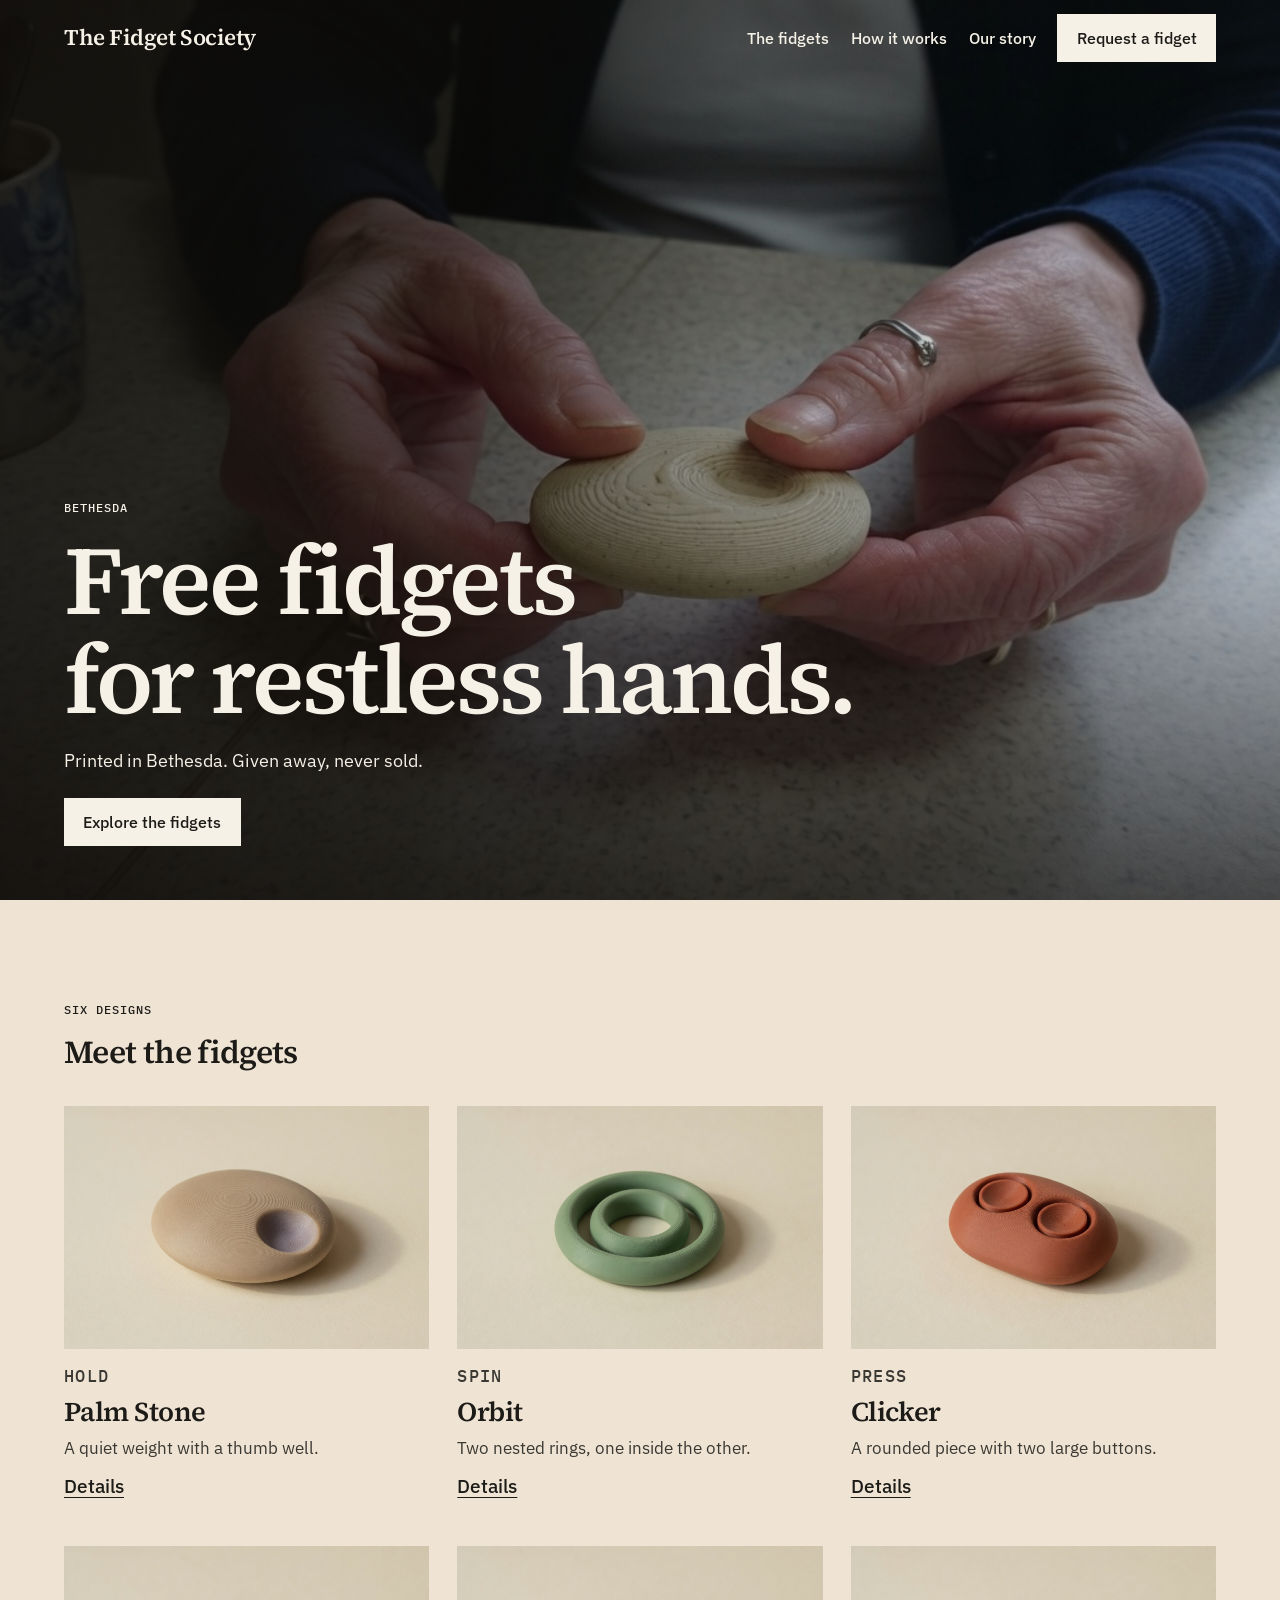
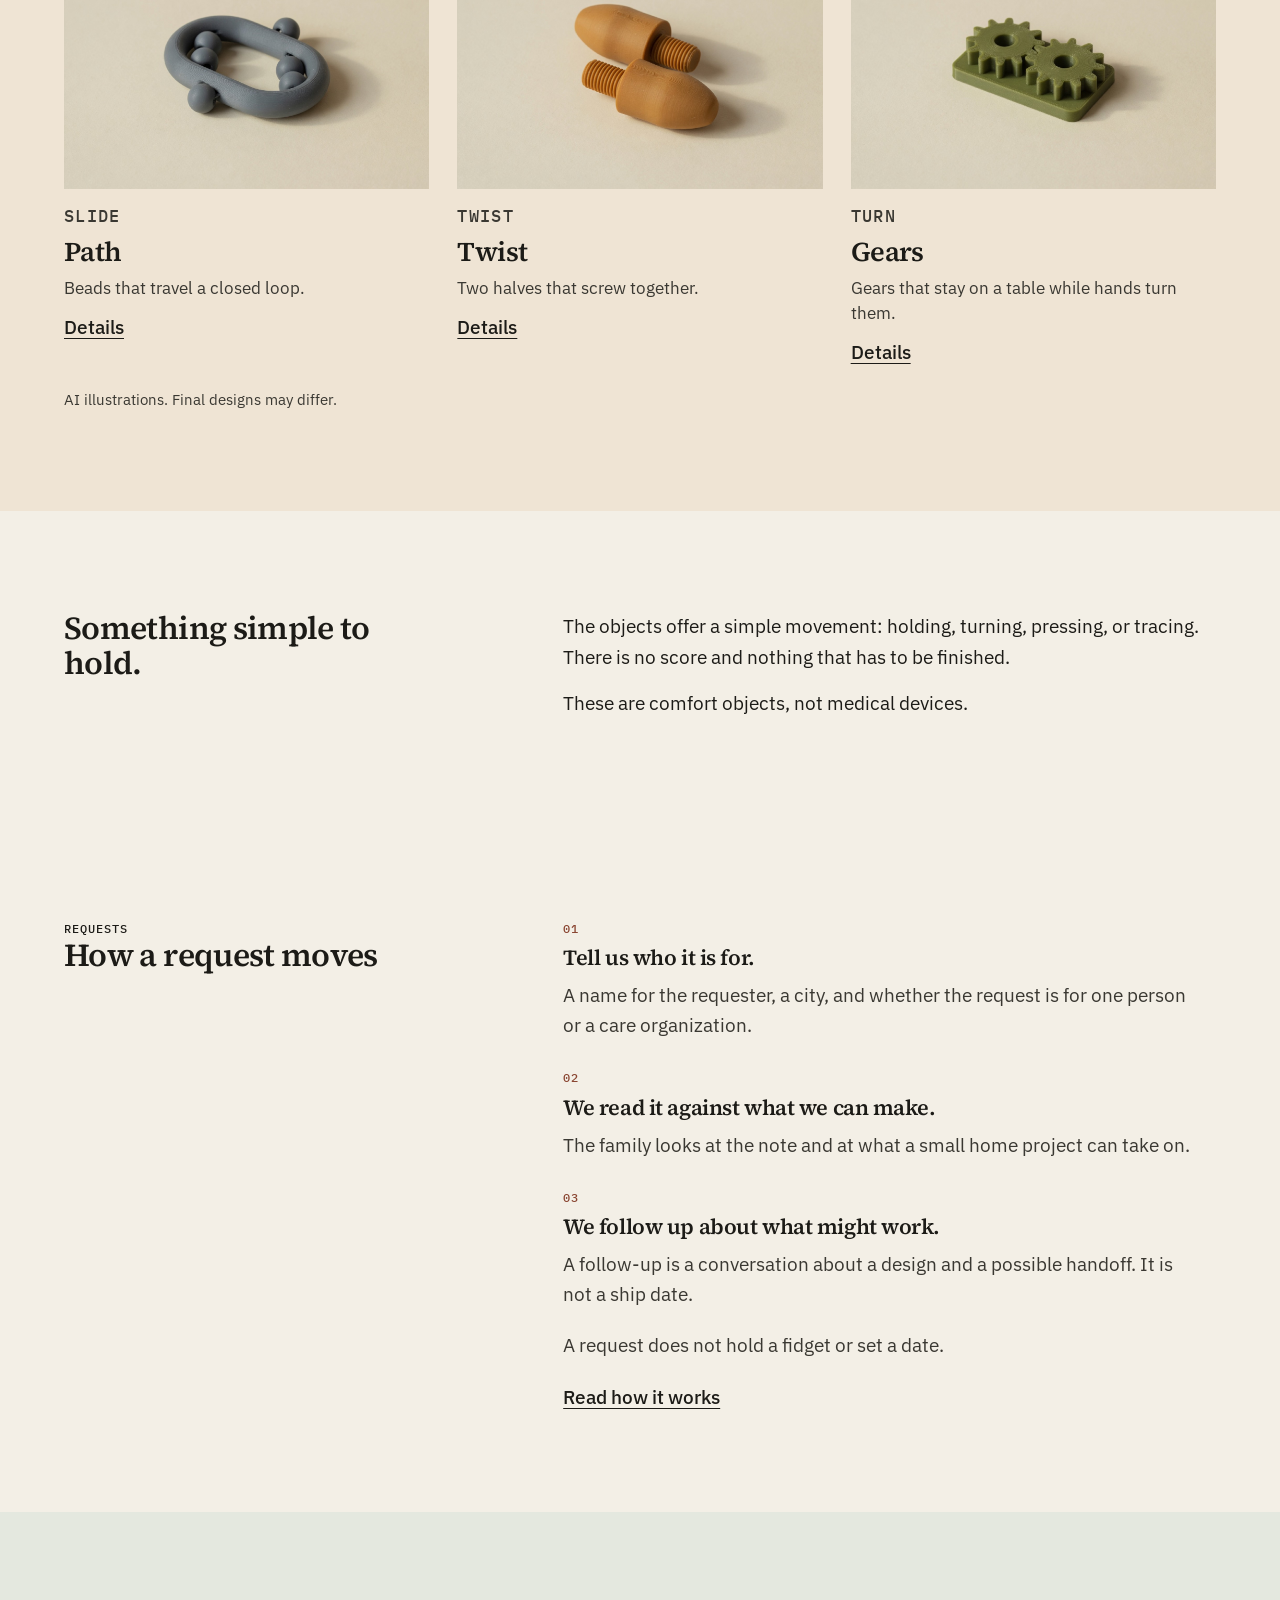
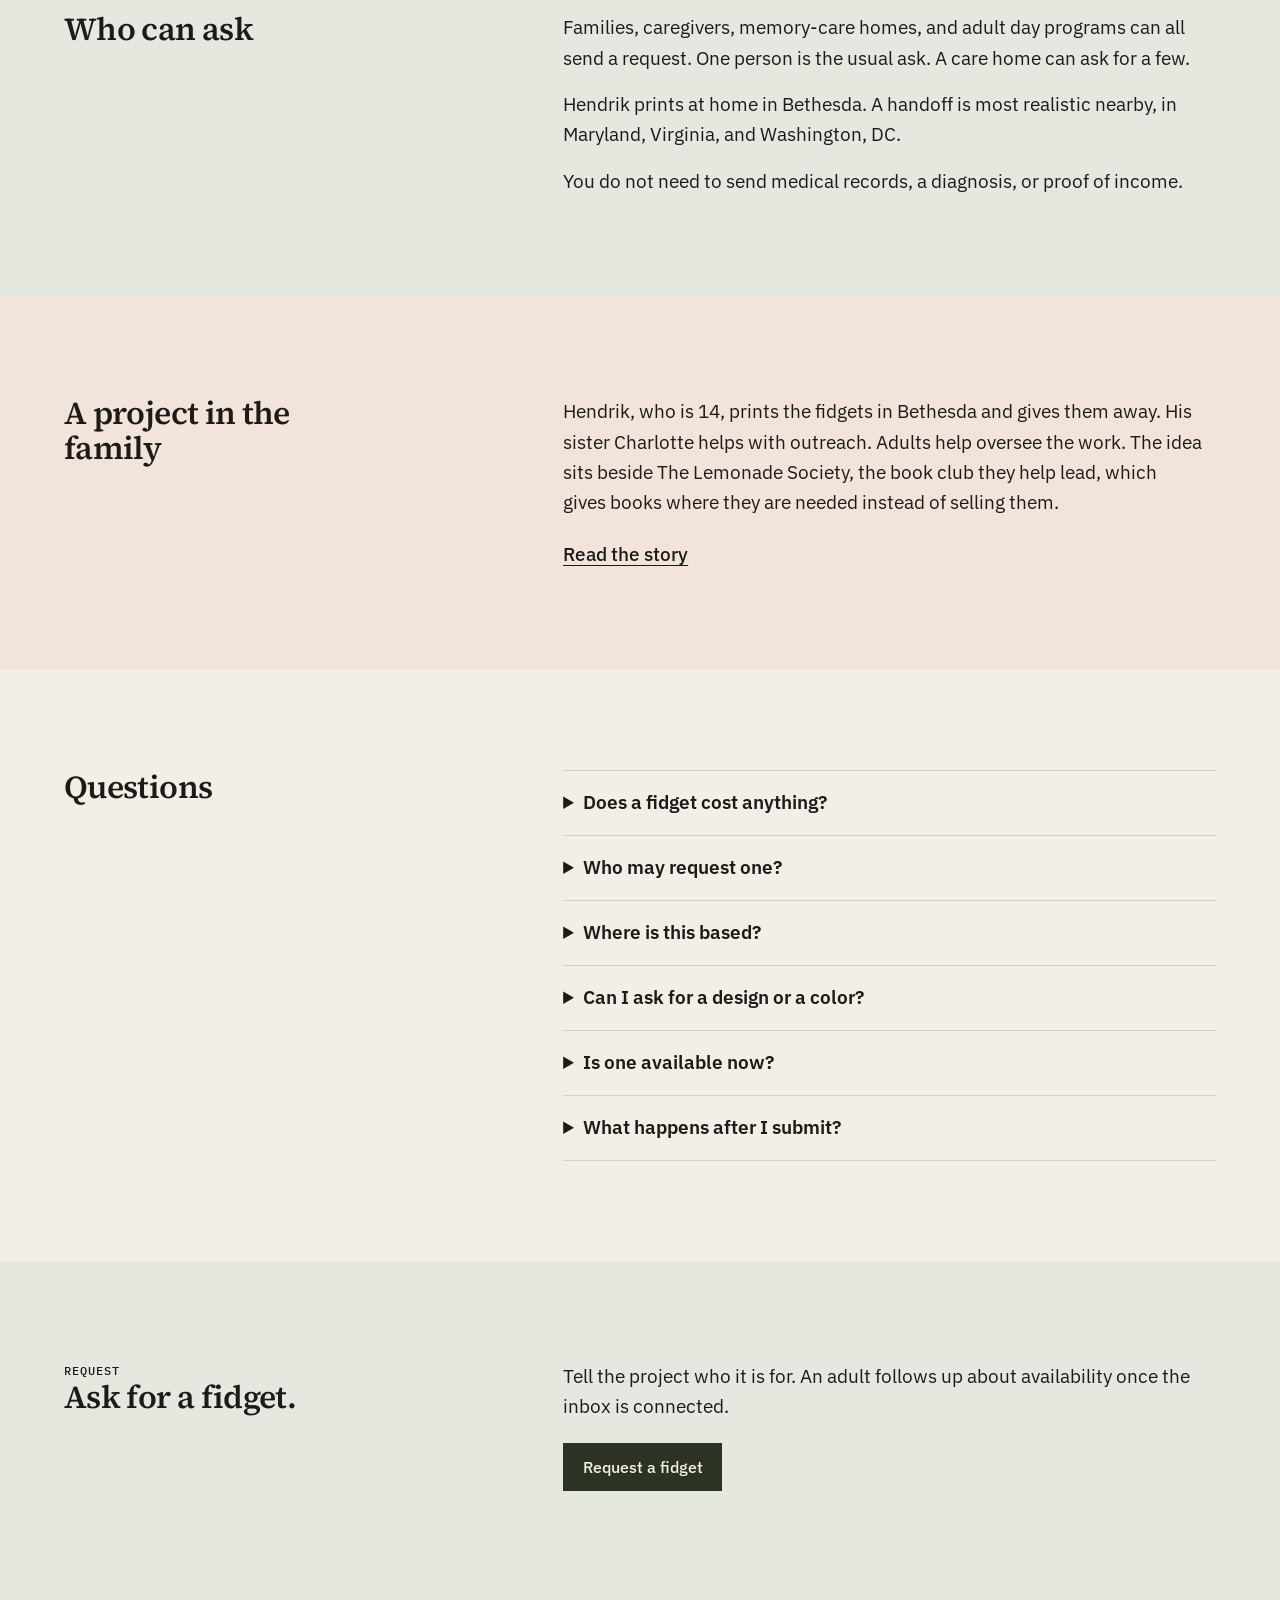
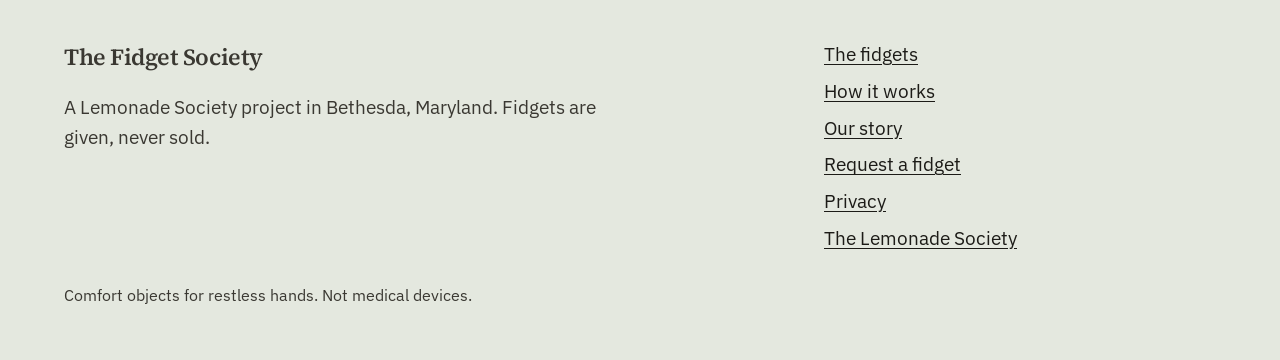
==== index.html @ 6de32a68 "Publish The Fidget Society site. Full-screen heroes, the request form, and the six designs. The form" ====
<!DOCTYPE html>
<html lang="en">
<head>
  <meta charset="utf-8">
  <meta name="viewport" content="width=device-width, initial-scale=1">
  <title>The Fidget Society</title>
  <meta name="description" content="Hendrik in Bethesda makes 3D-printed fidgets for people living with dementia and the people who care for them. Given away, never sold.">
  <meta name="theme-color" content="#1a1612">
  <link rel="icon" href="favicon.svg" type="image/svg+xml">
  <link rel="stylesheet" href="css/site.css?v=19">
</head>
<body>
  <a class="skip" href="#content">Skip to content</a>
  <header class="site-header">
    <div class="wrap header-inner">
      <a class="brand" href="index.html">The Fidget Society</a>
      <button class="menu-toggle" type="button" aria-expanded="false" aria-controls="site-nav">Menu</button>
      <nav class="site-nav" id="site-nav" aria-label="Primary">
        <a href="fidgets.html">The fidgets</a>
        <a href="how.html">How it works</a>
        <a href="about.html">Our story</a>
        <a class="btn" href="request.html">Request a fidget</a>
      </nav>
    </div>
  </header>

  <main id="content" tabindex="-1">
    <section class="hero-screen" style="--hero-x:52%;--hero-y:42%;--hero-x-phone:50%;--hero-y-phone:38%" aria-labelledby="hero-title">
      <img class="hero-media" src="images/hands.jpg" width="1280" height="720" alt="Hands holding a sand-colored palm stone on a speckled counter." fetchpriority="high">
      <div class="hero-shade" aria-hidden="true"></div>
      <div class="hero-copy">
        <div class="wrap">
          <p class="eyebrow">Bethesda</p>
          <h1 id="hero-title">Free fidgets<br>for restless hands.</h1>
          <p class="hero-support">Printed in Bethesda. Given away, never sold.</p>
          <a class="btn" href="#the-fidgets">Explore the fidgets</a>
        </div>
      </div>
    </section>

    <section class="section sand-ground" id="the-fidgets" aria-labelledby="fidgets-title">
      <div class="wrap">
        <div class="section-head">
          <p class="kicker">Six designs</p>
          <h2 id="fidgets-title">Meet the fidgets</h2>
        </div>
        <div class="card-grid" data-fidget-grid></div>
        <noscript>
          <ul class="plain-list">
            <li>Palm Stone — Hold. A quiet weight with a thumb well.</li>
            <li>Orbit — Spin. Two nested rings.</li>
            <li>Clicker — Press. Two large buttons.</li>
            <li>Path — Slide. Beads on a closed loop.</li>
            <li>Twist — Twist. Two halves that screw together.</li>
            <li>Gears — Turn. Gears that stay on a table.</li>
          </ul>
        </noscript>
        <p class="figure-note">AI illustrations. Final designs may differ.</p>
      </div>
    </section>

    <section class="section" aria-labelledby="intro-title">
      <div class="wrap split">
        <h2 id="intro-title">Something simple to hold.</h2>
        <div class="prose">
          <p>The objects offer a simple movement: holding, turning, pressing, or tracing. There is no score and nothing that has to be finished.</p>
          <p>These are comfort objects, not medical devices.</p>
        </div>
      </div>
    </section>

    <section class="section" id="how-requests-work" aria-labelledby="steps-title">
      <div class="wrap split">
        <div>
          <p class="kicker">Requests</p>
          <h2 id="steps-title">How a request moves</h2>
        </div>
        <div>
          <ol class="steps">
            <li>
              <h3>Tell us who it is for.</h3>
              <p>A name for the requester, a city, and whether the request is for one person or a care organization.</p>
            </li>
            <li>
              <h3>We read it against what we can make.</h3>
              <p>The family looks at the note and at what a small home project can take on.</p>
            </li>
            <li>
              <h3>We follow up about what might work.</h3>
              <p>A follow-up is a conversation about a design and a possible handoff. It is not a ship date.</p>
            </li>
          </ol>
          <p class="callout">A request does not hold a fidget or set a date.</p>
          <p class="inline-links"><a class="text-link" href="how.html">Read how it works</a></p>
        </div>
      </div>
    </section>

    <section class="section sage-ground" id="who-can-ask" aria-labelledby="who-title">
      <div class="wrap split">
        <h2 id="who-title">Who can ask</h2>
        <div class="prose">
          <p>Families, caregivers, memory-care homes, and adult day programs can all send a request. One person is the usual ask. A care home can ask for a few.</p>
          <p>Hendrik prints at home in Bethesda. A handoff is most realistic nearby, in Maryland, Virginia, and Washington, DC.</p>
          <p>You do not need to send medical records, a diagnosis, or proof of income.</p>
        </div>
      </div>
    </section>

    <section class="section clay-ground" id="founder" aria-labelledby="founder-title">
      <div class="wrap split">
        <h2 id="founder-title">A project in the family</h2>
        <div class="prose">
          <p>Hendrik, who is 14, prints the fidgets in Bethesda and gives them away. His sister Charlotte helps with outreach. Adults help oversee the work. The idea sits beside The Lemonade Society, the book club they help lead, which gives books where they are needed instead of selling them.</p>
          <p class="inline-links"><a class="text-link" href="about.html">Read the story</a></p>
        </div>
      </div>
    </section>

    <section class="section" id="questions" aria-labelledby="faq-title">
      <div class="wrap split">
        <h2 id="faq-title">Questions</h2>
        <div class="faq">
          <details>
            <summary>Does a fidget cost anything?</summary>
            <p>No. Fidgets are given away. There is nothing to buy on this site.</p>
          </details>
          <details>
            <summary>Who may request one?</summary>
            <p>A family member, a caregiver, a memory-care home, or an adult day program. Medical records and proof of income are not part of the request.</p>
          </details>
          <details>
            <summary>Where is this based?</summary>
            <p>Hendrik makes the fidgets at home in Bethesda, Maryland. A handoff is most realistic in Bethesda and nearby Maryland, Virginia, and Washington, DC.</p>
          </details>
          <details>
            <summary>Can I ask for a design or a color?</summary>
            <p>Yes. You can name a preference or ask for help choosing. What is possible depends on the designs and filament on hand. Not every design will suit every person.</p>
          </details>
          <details>
            <summary>Is one available now?</summary>
            <p>This is a small project. Sending a request does not hold a fidget or set a date.</p>
          </details>
          <details>
            <summary>What happens after I submit?</summary>
            <p>When the form is connected to the project’s inbox, an adult follows up about availability. No response time is promised. Until that inbox is connected, the form says plainly that the request was not sent.</p>
          </details>
        </div>
      </div>
    </section>

    <section class="section sage-ground" id="ask" aria-labelledby="ask-title">
      <div class="wrap split">
        <div>
          <p class="kicker">Request</p>
          <h2 id="ask-title">Ask for a fidget.</h2>
        </div>
        <div>
          <p>Tell the project who it is for. An adult follows up about availability once the inbox is connected.</p>
          <p class="inline-links"><a class="btn" href="request.html">Request a fidget</a></p>
        </div>
      </div>
    </section>
  </main>

  <footer class="site-footer">
    <div class="wrap footer-inner">
      <div>
        <p class="footer-name">The Fidget Society</p>
        <p>A Lemonade Society project in Bethesda, Maryland. Fidgets are given, never sold.</p>
      </div>
      <nav aria-label="Footer">
        <a href="fidgets.html">The fidgets</a>
        <a href="how.html">How it works</a>
        <a href="about.html">Our story</a>
        <a href="request.html">Request a fidget</a>
        <a href="privacy.html">Privacy</a>
        <a href="https://www.liteararysociety.org/the-lemonade-society">The Lemonade Society</a>
      </nav>
      <p class="footer-note">Comfort objects for restless hands. Not medical devices.</p>
    </div>
  </footer>
  <script src="js/catalog.js"></script>
  <script src="js/config.js"></script>
  <script src="js/site.js"></script>
</body>
</html>
---- css/site.css ----
@font-face {
  font-family: "IBM Plex Sans";
  font-style: normal;
  font-weight: 400;
  font-display: swap;
  src: url("../fonts/plex-sans-400.woff2") format("woff2");
}

@font-face {
  font-family: "IBM Plex Sans";
  font-style: normal;
  font-weight: 500;
  font-display: swap;
  src: url("../fonts/plex-sans-500.woff2") format("woff2");
}

@font-face {
  font-family: "IBM Plex Sans";
  font-style: normal;
  font-weight: 600;
  font-display: swap;
  src: url("../fonts/plex-sans-600.woff2") format("woff2");
}

@font-face {
  font-family: "IBM Plex Mono";
  font-style: normal;
  font-weight: 400;
  font-display: swap;
  src: url("../fonts/plex-mono-400.woff2") format("woff2");
}

@font-face {
  font-family: "IBM Plex Mono";
  font-style: normal;
  font-weight: 500;
  font-display: swap;
  src: url("../fonts/plex-mono-500.woff2") format("woff2");
}

@font-face {
  font-family: "Source Serif 4";
  font-style: normal;
  font-weight: 500;
  font-display: swap;
  src: url("../fonts/source-serif-500.woff2") format("woff2");
}

@font-face {
  font-family: "Source Serif 4";
  font-style: normal;
  font-weight: 600;
  font-display: swap;
  src: url("../fonts/source-serif-600.woff2") format("woff2");
}

:root {
  --paper: #f3efe6;
  --paper-raised: #f7f4ee;
  --ivory: #f6f1e7;
  --ink: #1c1b17;
  --ink-soft: #3a3832;
  --muted: #5c564c;
  --line: #d9d0c2;
  --line-strong: #b7ae9f;
  --olive: #2c3324;
  --olive-hover: #23291d;
  --sage: #5f6f58;
  --terracotta: #8a4632;
  --sage-ground: #e4e8df;
  --sand-ground: #efe4d4;
  --clay-ground: #f3e4db;
  --focus: #8a4632;
  --danger: #8c2f24;
  --max: 1240px;
  --header-h: 4.75rem;
  --gutter: 1.375rem;
  --section: 3.5rem;
  --sans: "IBM Plex Sans", "Helvetica Neue", Helvetica, Arial, sans-serif;
  --serif: "Source Serif 4", "Iowan Old Style", Palatino, "Palatino Linotype", serif;
  --mono: "IBM Plex Mono", ui-monospace, "SFMono-Regular", Menlo, monospace;
}

*,
*::before,
*::after {
  box-sizing: border-box;
}

html {
  scroll-behavior: smooth;
}

body {
  margin: 0;
  background: var(--paper);
  color: var(--ink);
  font-family: var(--sans);
  font-size: 1.125rem;
  line-height: 1.6;
  font-weight: 400;
  overflow-x: clip;
}

img {
  max-width: 100%;
  height: auto;
  display: block;
}

h1,
h2,
h3,
p {
  margin: 0;
}

h1,
h2,
h3 {
  font-family: var(--serif);
  font-weight: 600;
  font-synthesis: none;
  line-height: 1.08;
  letter-spacing: -0.02em;
}

h2 {
  font-size: clamp(1.75rem, 2.5vw, 2.35rem);
  max-width: 18ch;
}

h3 {
  font-size: 1.35rem;
  line-height: 1.2;
}

p + p {
  margin-top: 1rem;
}

a {
  color: inherit;
}

:focus-visible {
  outline: 2px solid var(--focus);
  outline-offset: 3px;
}

.skip {
  position: absolute;
  left: 1rem;
  top: -5rem;
  z-index: 50;
  background: var(--ink);
  color: var(--ivory);
  padding: 0.6rem 0.9rem;
  text-decoration: none;
}

.skip:focus {
  top: 0.6rem;
}

[id] {
  scroll-margin-top: var(--header-h);
}

.wrap {
  width: min(var(--max), calc(100% - (var(--gutter) * 2)));
  margin-inline: auto;
}

.site-header {
  position: fixed;
  inset: 0 0 auto;
  z-index: 30;
  height: var(--header-h);
  color: var(--ivory);
  background: transparent;
  transition: background-color 180ms ease, color 180ms ease, border-color 180ms ease;
}

.header-inner {
  display: flex;
  align-items: center;
  justify-content: space-between;
  gap: 1rem;
  height: 100%;
}

.brand {
  font-family: var(--serif);
  font-weight: 600;
  font-synthesis: none;
  font-size: clamp(1.05rem, 2vw, 1.4rem);
  letter-spacing: -0.02em;
  line-height: 1;
  text-decoration: none;
  color: inherit;
  white-space: nowrap;
}

.site-nav {
  display: flex;
  align-items: center;
  gap: 1.35rem;
}

.site-nav a:not(.btn) {
  text-decoration: none;
  font-size: 1rem;
  font-weight: 500;
  line-height: 1;
  padding: 0.35rem 0;
  border-bottom: 1px solid transparent;
}

.site-nav a[aria-current="page"]:not(.btn) {
  border-bottom-color: currentColor;
}

.menu-toggle {
  display: none;
  min-height: 44px;
  padding: 0.4rem 0.15rem;
  border: 0;
  background: transparent;
  color: inherit;
  font: 500 1rem/1 var(--sans);
  cursor: pointer;
}

.btn {
  display: inline-flex;
  align-items: center;
  justify-content: center;
  min-height: 48px;
  padding: 0.7rem 1.15rem;
  border: 1px solid var(--olive);
  background: var(--olive);
  color: var(--ivory);
  font: 500 1rem/1 var(--sans);
  text-decoration: none;
  cursor: pointer;
  transition: background-color 180ms ease, color 180ms ease, border-color 180ms ease;
}

.site-header .btn {
  border-color: var(--ivory);
  background: var(--ivory);
  color: var(--ink);
}

.site-header.is-solid,
body.nav-open .site-header,
body.no-hero .site-header {
  background: var(--paper);
  color: var(--ink);
  border-bottom: 1px solid transparent;
}

.site-header.is-solid,
body.nav-open .site-header {
  border-bottom-color: var(--line);
}

.site-header.is-solid .btn,
body.nav-open .site-header .btn,
body.no-hero .site-header .btn {
  border-color: var(--olive);
  background: var(--olive);
  color: var(--ivory);
}

.site-header .btn[aria-current="page"] {
  box-shadow: inset 0 -2px 0 var(--terracotta);
}

.hero-screen :focus-visible,
.site-header:not(.is-solid) :focus-visible {
  outline-color: var(--ivory);
}

.hero-screen {
  position: relative;
  display: flex;
  align-items: flex-end;
  min-height: 100svh;
  color: var(--ivory);
  background: #1a1612;
  scroll-margin-top: 0;
  overflow: hidden;
}

.hero-media {
  position: absolute;
  inset: 0;
  width: 100%;
  height: 100%;
  max-width: none;
  object-fit: cover;
  object-position: var(--hero-x, 70%) var(--hero-y, 48%);
}

.hero-shade {
  position: absolute;
  inset: 0;
  background:
    linear-gradient(90deg, rgba(16, 13, 10, 0.78) 0%, rgba(16, 13, 10, 0.55) 32%, rgba(16, 13, 10, 0.16) 58%, rgba(16, 13, 10, 0.08) 100%),
    linear-gradient(180deg, rgba(16, 13, 10, 0.38) 0%, rgba(16, 13, 10, 0.05) 24%, rgba(16, 13, 10, 0.12) 58%, rgba(16, 13, 10, 0.66) 100%);
}

.hero-copy {
  position: relative;
  z-index: 1;
  width: 100%;
  padding: calc(var(--header-h) + 1.25rem) 0 clamp(2.25rem, 6vh, 4.25rem);
}

.hero-copy .wrap {
  display: flex;
  flex-direction: column;
  align-items: flex-start;
}

.eyebrow,
.kicker,
.card-motion {
  font-family: var(--mono);
  font-weight: 500;
  font-size: 0.75rem;
  letter-spacing: 0.08em;
  text-transform: uppercase;
}

.hero-copy .eyebrow {
  color: var(--ivory);
  margin-bottom: 0.85rem;
}

.hero-copy h1 {
  max-width: min(16em, 100%);
  color: var(--ivory);
  font-size: clamp(2.75rem, 7.6vw, 7.25rem);
  font-weight: 600;
  line-height: 1.02;
  letter-spacing: -0.035em;
  text-wrap: balance;
}

.hero-support {
  max-width: 34rem;
  margin-top: 1.15rem;
  color: var(--ivory);
  font-size: clamp(1.05rem, 1.4vw, 1.3rem);
  line-height: 1.45;
}

.hero-copy .btn {
  margin-top: 1.5rem;
  border-color: var(--ivory);
  background: var(--ivory);
  color: var(--ink);
}

.hero-credit {
  margin-top: 1.15rem;
  font-family: var(--mono);
  font-size: 0.72rem;
  letter-spacing: 0.04em;
  color: rgba(246, 241, 231, 0.82);
}

.section {
  padding: var(--section) 0;
}

.sand-ground {
  background: var(--sand-ground);
}

.sage-ground {
  background: var(--sage-ground);
}

.clay-ground {
  background: var(--clay-ground);
}

.section-head {
  display: grid;
  gap: 1rem;
  margin-bottom: 2.25rem;
  max-width: 40rem;
}

.section-head p,
.prose,
.card-body p,
.split .prose p {
  max-width: 40rem;
}

h2 + p,
.section-head h2 + p,
.prose h2 + p,
.split h2 + p {
  margin-top: 1.15rem;
}

.split {
  display: grid;
  grid-template-columns: minmax(14rem, 0.8fr) minmax(0, 1.2fr);
  gap: 1.5rem 4rem;
  align-items: start;
}

.prose h2 {
  margin-top: 2.75rem;
}

.prose h2:first-child,
.reading > h2:first-child {
  margin-top: 0;
}

.reading {
  max-width: 40rem;
}

.reading h2 {
  max-width: none;
}

.steps {
  margin: 0;
  padding: 0;
  list-style: none;
  counter-reset: step;
  display: grid;
  gap: 1.75rem;
}

.steps li {
  counter-increment: step;
}

.steps li::before {
  content: counter(step, decimal-leading-zero);
  display: block;
  margin-bottom: 0.45rem;
  font-family: var(--mono);
  font-size: 0.75rem;
  font-weight: 500;
  letter-spacing: 0.08em;
  color: var(--terracotta);
}

.steps p {
  margin-top: 0.55rem;
  max-width: 40rem;
  color: var(--ink-soft);
}

.callout,
.figure-note {
  margin-top: 1.25rem;
  max-width: 40rem;
  color: var(--ink-soft);
}

.figure-note {
  font-size: 0.95rem;
}

.card-grid {
  display: grid;
  grid-template-columns: repeat(3, minmax(0, 1fr));
  gap: 2.75rem 1.75rem;
}

.card {
  min-width: 0;
}

.card-media {
  display: block;
  aspect-ratio: 3 / 2;
  overflow: hidden;
  background: #e7dfd2;
}

.card-media img {
  width: 100%;
  height: 100%;
  max-width: none;
  object-fit: cover;
  object-position: var(--card-x, 70% 52%);
}

.card-body {
  display: grid;
  gap: 0.45rem;
  padding-top: 0.9rem;
}

.card-motion {
  color: var(--muted);
}

.card h3 {
  font-size: 1.7rem;
}

.card h3 a {
  color: inherit;
  text-decoration: none;
}

.card-body p {
  color: var(--ink-soft);
  font-size: 1.05rem;
  line-height: 1.5;
}

.card-body .text-link {
  margin-top: 0.2rem;
}

.text-link {
  color: var(--ink);
  font-weight: 500;
  text-underline-offset: 0.22em;
}

.inline-links {
  display: flex;
  flex-wrap: wrap;
  align-items: center;
  gap: 0.85rem 1.25rem;
  margin-top: 1.35rem;
}

.faq details {
  border-top: 1px solid var(--line);
  padding: 1rem 0 1.1rem;
}

.faq details:last-child {
  border-bottom: 1px solid var(--line);
}

.faq summary {
  font-weight: 600;
  cursor: pointer;
}

.faq details p {
  margin-top: 0.7rem;
  max-width: 40rem;
  color: var(--ink-soft);
}

.page-hero {
  padding: calc(var(--header-h) + 2.5rem) 0 0.5rem;
}

.page-hero h1 {
  max-width: 14ch;
  font-size: clamp(2.6rem, 5vw, 4.25rem);
  line-height: 1.04;
}

.page-hero .lede {
  max-width: 38rem;
  margin-top: 1.15rem;
  font-size: 1.2rem;
  line-height: 1.5;
}

.page-block {
  padding-bottom: var(--section);
}

.more-list {
  list-style: none;
  margin: 1.25rem 0 0;
  padding: 0;
  display: grid;
  grid-template-columns: repeat(3, minmax(0, 1fr));
  gap: 1.25rem 1.5rem;
}

.more-list a {
  display: flex;
  flex-direction: column;
  gap: 0.3rem;
  min-height: 44px;
  color: inherit;
  text-decoration: none;
}

.more-list strong {
  font-family: var(--serif);
  font-weight: 600;
  font-size: 1.45rem;
  letter-spacing: -0.02em;
}

.more-list span {
  font-family: var(--mono);
  font-size: 0.72rem;
  letter-spacing: 0.08em;
  text-transform: uppercase;
  color: var(--muted);
}

.detail-block {
  margin-top: 2.5rem;
}

.request-layout {
  display: grid;
  grid-template-columns: minmax(16rem, 0.72fr) minmax(0, 1.28fr);
  gap: 2rem 4rem;
  align-items: start;
}

.request-aside p {
  max-width: 28rem;
  color: var(--ink-soft);
}

.request-aside .text-link {
  color: var(--olive);
}

.form-shell {
  min-width: 0;
}

.banner {
  padding: 0.95rem 1rem;
  border: 1px solid var(--line-strong);
  background: var(--paper-raised);
  margin-bottom: 1.5rem;
}

.banner strong {
  font-weight: 600;
}

.alert {
  border-color: var(--danger);
  background: #f8ece8;
}

.field label input[type="checkbox"] {
  width: 1.15rem;
  height: 1.15rem;
  min-height: 0;
  margin-right: 0.45rem;
  accent-color: var(--olive);
  vertical-align: middle;
}

.form-grid {
  display: grid;
  gap: 1.15rem;
}

.field label,
.choice legend {
  display: block;
  font-weight: 600;
  margin-bottom: 0.35rem;
}

.req {
  font-weight: 500;
  color: var(--terracotta);
  font-size: 0.92rem;
}

.fine {
  font-weight: 500;
  color: var(--muted);
  font-size: 0.92rem;
}

.hint,
.error {
  margin-top: 0.35rem;
  font-size: 0.98rem;
}

.hint {
  color: var(--muted);
}

.error {
  color: var(--danger);
}

input,
select,
textarea {
  width: 100%;
  font: inherit;
  color: var(--ink);
  background: var(--paper-raised);
  border: 1px solid var(--line-strong);
  padding: 0.65rem 0.75rem;
  min-height: 48px;
  border-radius: 0;
}

textarea {
  min-height: 8.5rem;
  resize: vertical;
}

input[aria-invalid="true"],
select[aria-invalid="true"],
textarea[aria-invalid="true"] {
  border-color: var(--danger);
}

.choice {
  border: 0;
  margin: 0;
  padding: 0;
  min-width: 0;
}

.choice-row {
  display: grid;
  gap: 0.45rem;
}

.choice-row label {
  display: flex;
  align-items: center;
  gap: 0.6rem;
  font-weight: 400;
  min-height: 44px;
}

.choice-row input {
  width: 1.15rem;
  height: 1.15rem;
  min-height: 0;
  accent-color: var(--olive);
}

.hp {
  position: absolute;
  left: -10000px;
  top: auto;
  width: 1px;
  height: 1px;
  overflow: hidden;
}

.form-actions {
  display: flex;
  flex-wrap: wrap;
  align-items: center;
  gap: 0.8rem 1rem;
  margin-top: 0.4rem;
}

.btn:disabled,
.btn[aria-disabled="true"] {
  opacity: 0.6;
  cursor: not-allowed;
}

.confirmation {
  padding: 0.25rem 0 0.5rem;
  max-width: 40rem;
}

.confirmation h2 {
  margin-bottom: 0.85rem;
}

.site-footer {
  background: var(--sage-ground);
  padding: 3rem 0 3.25rem;
}

.footer-inner {
  display: grid;
  grid-template-columns: minmax(0, 1.3fr) minmax(12rem, 0.7fr);
  gap: 1.5rem 2rem;
}

.footer-name {
  font-family: var(--serif);
  font-weight: 600;
  font-size: 1.45rem;
  letter-spacing: -0.02em;
}

.site-footer p {
  color: var(--ink-soft);
  max-width: 36rem;
}

.site-footer nav {
  display: grid;
  align-content: start;
  gap: 0.4rem;
}

.site-footer a {
  color: var(--ink);
  text-underline-offset: 0.18em;
}

.footer-note {
  grid-column: 1 / -1;
  margin-top: 0.35rem;
  font-size: 1rem;
}

body.no-hero main {
  padding-top: 0;
}

@media (min-width: 900px) {
  :root {
    --gutter: 3.5rem;
    --section: 5.75rem;
  }

  body {
    font-size: 1.1875rem;
  }
}

@media (min-width: 1200px) {
  :root {
    --gutter: 4rem;
    --section: 6.25rem;
  }
}

@media (max-width: 900px) {
  .card-grid,
  .more-list {
    grid-template-columns: repeat(2, minmax(0, 1fr));
  }

  .split,
  .request-layout,
  .footer-inner {
    grid-template-columns: 1fr;
  }
}

@media (max-width: 720px) {
  .hero-media {
    object-position: var(--hero-x-phone, var(--hero-x, 64%)) var(--hero-y-phone, var(--hero-y, 40%));
  }

  .hero-copy h1 {
    max-width: 100%;
  }
}

@media (max-width: 980px) {
  .menu-toggle {
    display: inline-flex;
    align-items: center;
  }

  .site-nav {
    display: none;
    position: absolute;
    left: 0;
    right: 0;
    top: 100%;
    flex-direction: column;
    align-items: stretch;
    gap: 0;
    padding: 0.25rem var(--gutter) 1.1rem;
    background: var(--paper);
    border-bottom: 1px solid var(--line);
    color: var(--ink);
  }

  .site-nav.is-open {
    display: flex;
  }

  .site-nav a:not(.btn) {
    padding: 0.9rem 0;
    min-height: 44px;
    border-bottom: 0;
    border-top: 1px solid var(--line);
    color: var(--ink);
  }

  .site-nav a[aria-current="page"]:not(.btn) {
    border-bottom: 0;
    text-decoration: underline;
    text-underline-offset: 0.25em;
  }

  .site-nav .btn {
    margin-top: 0.85rem;
    border-color: var(--olive);
    background: var(--olive);
    color: var(--ivory);
  }

  body.nav-open {
    overflow: hidden;
  }
}

@media (max-width: 560px) {
  .card-grid,
  .more-list {
    grid-template-columns: 1fr;
  }
}

@media (hover: hover) and (pointer: fine) {
  .site-nav a:not(.btn):hover {
    border-bottom-color: currentColor;
  }

  .btn:hover {
    background: var(--olive-hover);
    border-color: var(--olive-hover);
  }

  .site-header:not(.is-solid) .btn:hover,
  .hero-screen .btn:hover {
    background: transparent;
    border-color: var(--ivory);
    color: var(--ivory);
  }

  .site-header.is-solid .btn:hover,
  body.nav-open .site-header .btn:hover,
  body.no-hero .site-header .btn:hover,
  .site-nav .btn:hover {
    background: var(--olive-hover);
    border-color: var(--olive-hover);
    color: var(--ivory);
  }

  .text-link:hover,
  .site-footer a:hover,
  .card h3 a:hover,
  .more-list a:hover strong {
    color: var(--terracotta);
  }

  .card-media:hover img {
    filter: brightness(1.04);
  }

  .faq summary:hover {
    color: var(--terracotta);
  }
}

@media (prefers-reduced-motion: reduce) {
  html {
    scroll-behavior: auto;
  }

  *,
  *::before,
  *::after {
    animation: none !important;
    transition: none !important;
  }
}
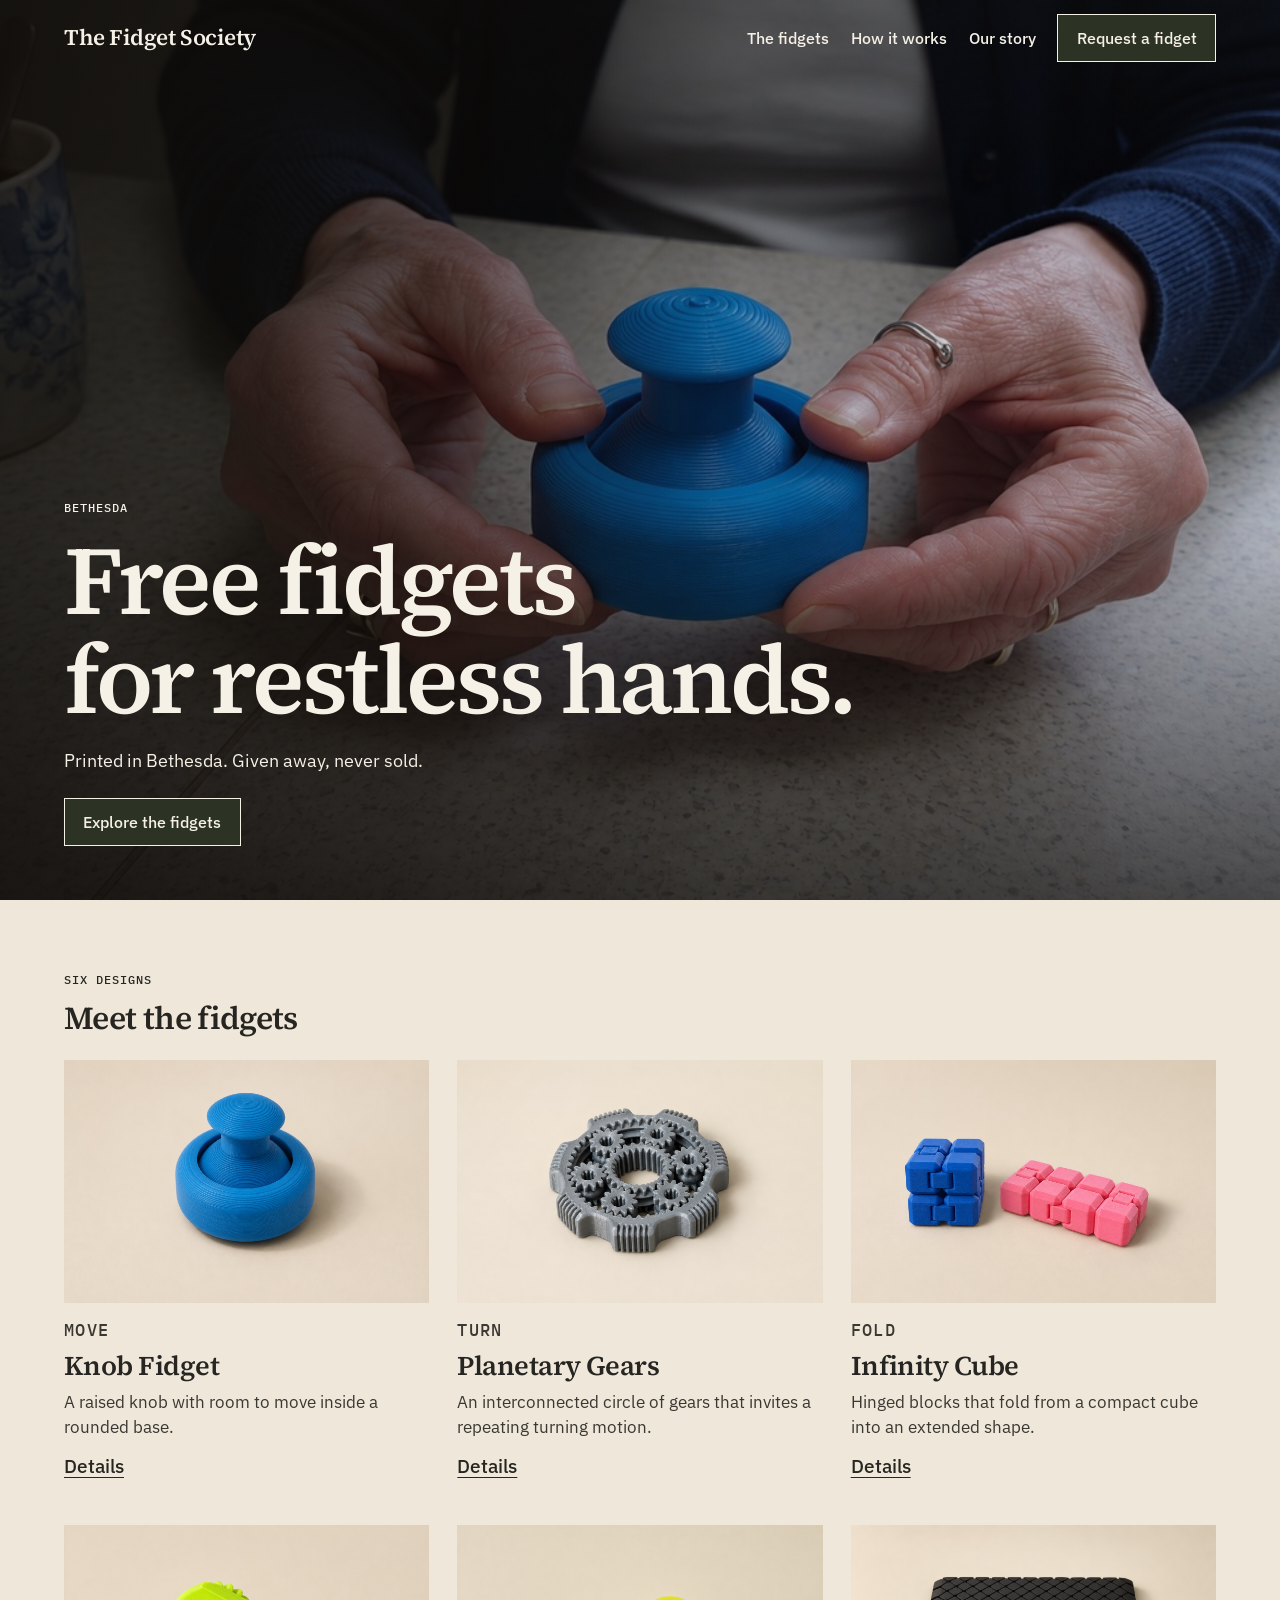
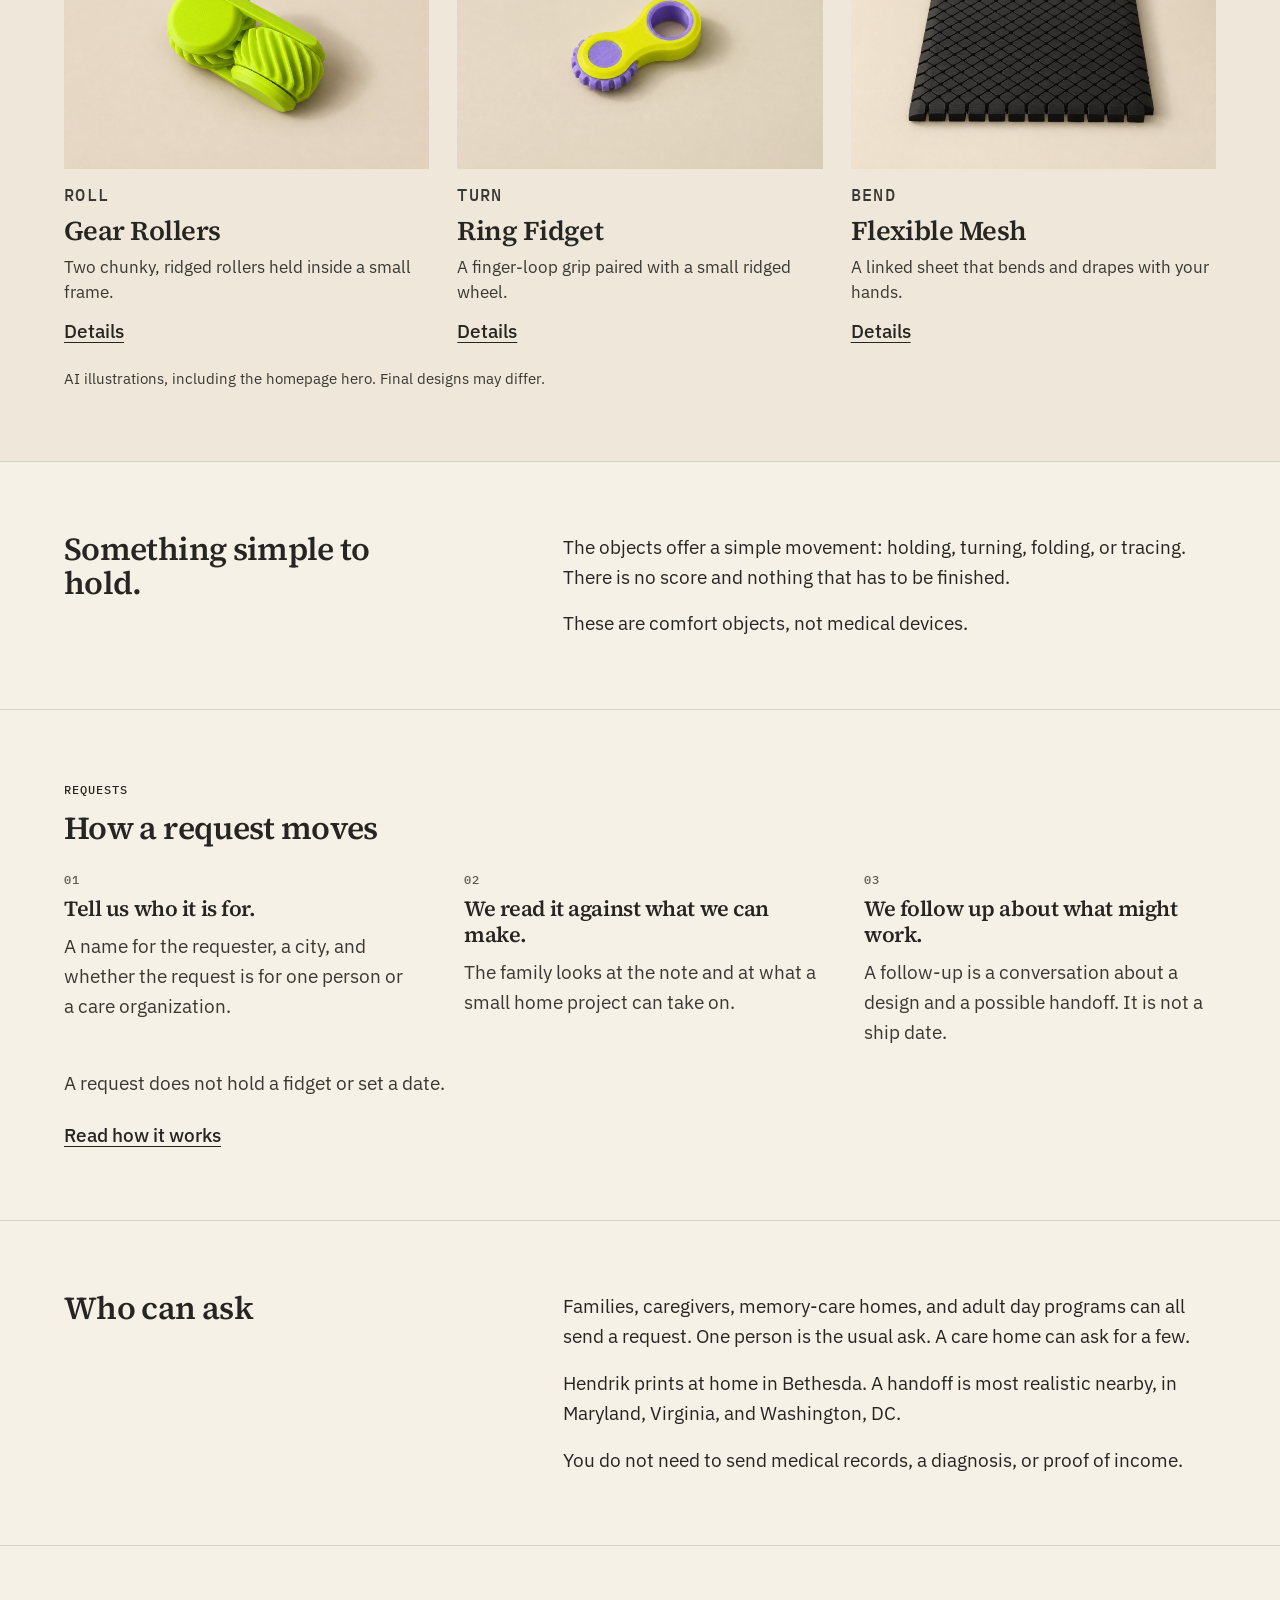
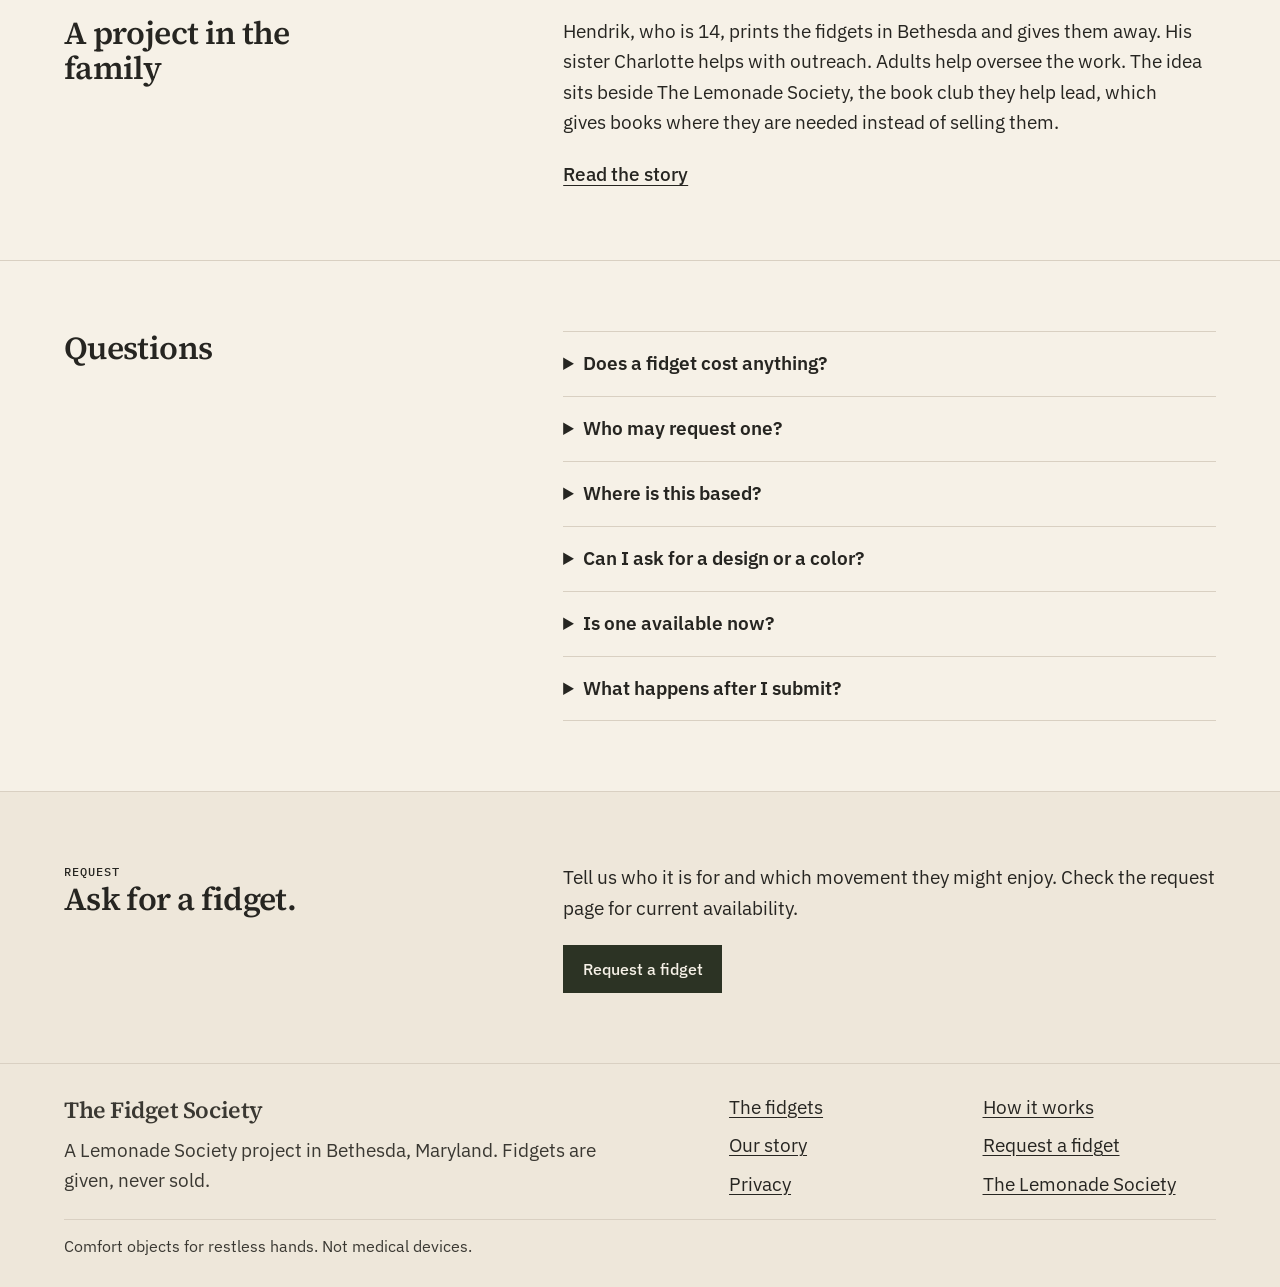
==== commit 407fc9fa: "Publish approved Fidget Society catalog and design" ====
--- a/index.html
+++ b/index.html
@@ -7,7 +7,7 @@
   <meta name="description" content="Hendrik in Bethesda makes 3D-printed fidgets for people living with dementia and the people who care for them. Given away, never sold.">
   <meta name="theme-color" content="#1a1612">
   <link rel="icon" href="favicon.svg" type="image/svg+xml">
-  <link rel="stylesheet" href="css/site.css?v=19">
+  <link rel="stylesheet" href="css/site.css?v=21">
 </head>
 <body>
   <a class="skip" href="#content">Skip to content</a>
@@ -26,7 +26,7 @@
 
   <main id="content" tabindex="-1">
     <section class="hero-screen" style="--hero-x:52%;--hero-y:42%;--hero-x-phone:50%;--hero-y-phone:38%" aria-labelledby="hero-title">
-      <img class="hero-media" src="images/hands.jpg" width="1280" height="720" alt="Hands holding a sand-colored palm stone on a speckled counter." fetchpriority="high">
+      <img class="hero-media" src="images/heroes/home-knob.jpg" width="1280" height="720" alt="AI illustration of hands holding a blue Knob Fidget over a speckled counter." fetchpriority="high">
       <div class="hero-shade" aria-hidden="true"></div>
       <div class="hero-copy">
         <div class="wrap">
@@ -47,15 +47,15 @@
         <div class="card-grid" data-fidget-grid></div>
         <noscript>
           <ul class="plain-list">
-            <li>Palm Stone — Hold. A quiet weight with a thumb well.</li>
-            <li>Orbit — Spin. Two nested rings.</li>
-            <li>Clicker — Press. Two large buttons.</li>
-            <li>Path — Slide. Beads on a closed loop.</li>
-            <li>Twist — Twist. Two halves that screw together.</li>
-            <li>Gears — Turn. Gears that stay on a table.</li>
+            <li>Knob Fidget — Move. A raised knob with room to move inside a rounded base.</li>
+            <li>Planetary Gears — Turn. An interconnected circle of gears that invites a repeating turning motion.</li>
+            <li>Infinity Cube — Fold. Hinged blocks that fold from a compact cube into an extended shape.</li>
+            <li>Gear Rollers — Roll. Two chunky, ridged rollers held inside a small frame.</li>
+            <li>Ring Fidget — Turn. A finger-loop grip paired with a small ridged wheel.</li>
+            <li>Flexible Mesh — Bend. A linked sheet that bends and drapes with your hands.</li>
           </ul>
         </noscript>
-        <p class="figure-note">AI illustrations. Final designs may differ.</p>
+        <p class="figure-note">AI illustrations, including the homepage hero. Final designs may differ.</p>
       </div>
     </section>
 
@@ -63,15 +63,15 @@
       <div class="wrap split">
         <h2 id="intro-title">Something simple to hold.</h2>
         <div class="prose">
-          <p>The objects offer a simple movement: holding, turning, pressing, or tracing. There is no score and nothing that has to be finished.</p>
+          <p>The objects offer a simple movement: holding, turning, folding, or tracing. There is no score and nothing that has to be finished.</p>
           <p>These are comfort objects, not medical devices.</p>
         </div>
       </div>
     </section>
 
     <section class="section" id="how-requests-work" aria-labelledby="steps-title">
-      <div class="wrap split">
-        <div>
+      <div class="wrap">
+        <div class="section-head steps-head">
           <p class="kicker">Requests</p>
           <h2 id="steps-title">How a request moves</h2>
         </div>
@@ -96,7 +96,7 @@
       </div>
     </section>
 
-    <section class="section sage-ground" id="who-can-ask" aria-labelledby="who-title">
+    <section class="section" id="who-can-ask" aria-labelledby="who-title">
       <div class="wrap split">
         <h2 id="who-title">Who can ask</h2>
         <div class="prose">
@@ -107,7 +107,7 @@
       </div>
     </section>
 
-    <section class="section clay-ground" id="founder" aria-labelledby="founder-title">
+    <section class="section" id="founder" aria-labelledby="founder-title">
       <div class="wrap split">
         <h2 id="founder-title">A project in the family</h2>
         <div class="prose">
@@ -143,20 +143,20 @@
           </details>
           <details>
             <summary>What happens after I submit?</summary>
-            <p>When the form is connected to the project’s inbox, an adult follows up about availability. No response time is promised. Until that inbox is connected, the form says plainly that the request was not sent.</p>
+            <p>The request page shows whether requests are currently open. After a request is received, an adult helping with the project follows up about availability.</p>
           </details>
         </div>
       </div>
     </section>
 
-    <section class="section sage-ground" id="ask" aria-labelledby="ask-title">
+    <section class="section sand-ground" id="ask" aria-labelledby="ask-title">
       <div class="wrap split">
         <div>
           <p class="kicker">Request</p>
           <h2 id="ask-title">Ask for a fidget.</h2>
         </div>
         <div>
-          <p>Tell the project who it is for. An adult follows up about availability once the inbox is connected.</p>
+          <p>Tell us who it is for and which movement they might enjoy. Check the request page for current availability.</p>
           <p class="inline-links"><a class="btn" href="request.html">Request a fidget</a></p>
         </div>
       </div>
@@ -180,8 +180,8 @@
       <p class="footer-note">Comfort objects for restless hands. Not medical devices.</p>
     </div>
   </footer>
-  <script src="js/catalog.js"></script>
+  <script src="js/catalog.js?v=24"></script>
   <script src="js/config.js"></script>
-  <script src="js/site.js"></script>
+  <script src="js/site.js?v=24"></script>
 </body>
 </html>
--- a/css/site.css
+++ b/css/site.css
@@ -55,27 +55,24 @@
 }
 
 :root {
-  --paper: #f3efe6;
+  --paper: #f6f1e7;
   --paper-raised: #f7f4ee;
   --ivory: #f6f1e7;
-  --ink: #1c1b17;
+  --ink: #262521;
   --ink-soft: #3a3832;
   --muted: #5c564c;
   --line: #d9d0c2;
   --line-strong: #b7ae9f;
   --olive: #2c3324;
   --olive-hover: #23291d;
-  --sage: #5f6f58;
   --terracotta: #8a4632;
-  --sage-ground: #e4e8df;
-  --sand-ground: #efe4d4;
-  --clay-ground: #f3e4db;
-  --focus: #8a4632;
+  --sand-ground: #eee7da;
+  --focus: var(--olive);
   --danger: #8c2f24;
   --max: 1240px;
   --header-h: 4.75rem;
   --gutter: 1.375rem;
-  --section: 3.5rem;
+  --section: 2.5rem;
   --sans: "IBM Plex Sans", "Helvetica Neue", Helvetica, Arial, sans-serif;
   --serif: "Source Serif 4", "Iowan Old Style", Palatino, "Palatino Linotype", serif;
   --mono: "IBM Plex Mono", ui-monospace, "SFMono-Regular", Menlo, monospace;
@@ -99,7 +96,6 @@
   font-size: 1.125rem;
   line-height: 1.6;
   font-weight: 400;
-  overflow-x: clip;
 }
 
 img {
@@ -247,40 +243,26 @@
   transition: background-color 180ms ease, color 180ms ease, border-color 180ms ease;
 }
 
-.site-header .btn {
-  border-color: var(--ivory);
-  background: var(--ivory);
-  color: var(--ink);
-}
-
 .site-header.is-solid,
-body.nav-open .site-header,
 body.no-hero .site-header {
   background: var(--paper);
   color: var(--ink);
-  border-bottom: 1px solid transparent;
-}
-
-.site-header.is-solid,
-body.nav-open .site-header {
-  border-bottom-color: var(--line);
-}
-
-.site-header.is-solid .btn,
-body.nav-open .site-header .btn,
-body.no-hero .site-header .btn {
-  border-color: var(--olive);
-  background: var(--olive);
-  color: var(--ivory);
+  border-bottom: 1px solid var(--line);
 }
 
 .site-header .btn[aria-current="page"] {
-  box-shadow: inset 0 -2px 0 var(--terracotta);
+  box-shadow: inset 0 -2px 0 var(--ivory);
+}
+
+.hero-copy .btn,
+body:not(.no-hero) .site-header:not(.is-solid) .btn {
+  border-color: var(--ivory);
 }
 
 .hero-screen :focus-visible,
-.site-header:not(.is-solid) :focus-visible {
+body:not(.no-hero) .site-header:not(.is-solid) :focus-visible {
   outline-color: var(--ivory);
+  box-shadow: 0 0 0 3px var(--ink);
 }
 
 .hero-screen {
@@ -360,9 +342,6 @@
 
 .hero-copy .btn {
   margin-top: 1.5rem;
-  border-color: var(--ivory);
-  background: var(--ivory);
-  color: var(--ink);
 }
 
 .hero-credit {
@@ -381,33 +360,33 @@
   background: var(--sand-ground);
 }
 
-.sage-ground {
-  background: var(--sage-ground);
-}
-
-.clay-ground {
-  background: var(--clay-ground);
+.section + .section {
+  border-top: 1px solid var(--line);
 }
 
 .section-head {
   display: grid;
-  gap: 1rem;
-  margin-bottom: 2.25rem;
+  gap: 0.75rem;
+  margin-bottom: 1.5rem;
   max-width: 40rem;
 }
 
-.section-head p,
+.steps-head h2,
+h2.steps-head {
+  max-width: 30ch;
+}
+
 .prose,
-.card-body p,
-.split .prose p {
+.card-body p {
   max-width: 40rem;
 }
 
-h2 + p,
-.section-head h2 + p,
-.prose h2 + p,
-.split h2 + p {
-  margin-top: 1.15rem;
+h2 + p {
+  margin-top: 1rem;
+}
+
+.section-head h2 + p {
+  margin-top: 0;
 }
 
 .split {
@@ -417,17 +396,17 @@
   align-items: start;
 }
 
-.prose h2 {
-  margin-top: 2.75rem;
-}
-
-.prose h2:first-child,
-.reading > h2:first-child {
-  margin-top: 0;
+.reading > p + h2 {
+  margin-top: clamp(2rem, 4vw, 3rem);
 }
 
 .reading {
   max-width: 40rem;
+}
+
+.story-reading {
+  margin-inline: auto;
+  line-height: 1.65;
 }
 
 .reading h2 {
@@ -440,7 +419,8 @@
   list-style: none;
   counter-reset: step;
   display: grid;
-  gap: 1.75rem;
+  grid-template-columns: repeat(3, minmax(0, 1fr));
+  gap: 1.5rem clamp(1.5rem, 4vw, 3rem);
 }
 
 .steps li {
@@ -455,7 +435,7 @@
   font-size: 0.75rem;
   font-weight: 500;
   letter-spacing: 0.08em;
-  color: var(--terracotta);
+  color: var(--muted);
 }
 
 .steps p {
@@ -788,14 +768,15 @@
 }
 
 .site-footer {
-  background: var(--sage-ground);
-  padding: 3rem 0 3.25rem;
+  background: var(--sand-ground);
+  border-top: 1px solid var(--line);
+  padding: 1.75rem 0;
 }
 
 .footer-inner {
   display: grid;
-  grid-template-columns: minmax(0, 1.3fr) minmax(12rem, 0.7fr);
-  gap: 1.5rem 2rem;
+  grid-template-columns: minmax(0, 1.3fr) minmax(0, 1fr);
+  gap: 1.25rem 2rem;
 }
 
 .footer-name {
@@ -810,10 +791,15 @@
   max-width: 36rem;
 }
 
+.footer-name + p {
+  margin-top: 0.35rem;
+}
+
 .site-footer nav {
   display: grid;
+  grid-template-columns: repeat(2, minmax(0, 1fr));
   align-content: start;
-  gap: 0.4rem;
+  gap: 0.5rem 1.25rem;
 }
 
 .site-footer a {
@@ -821,9 +807,11 @@
   text-underline-offset: 0.18em;
 }
 
-.footer-note {
+.site-footer .footer-note {
   grid-column: 1 / -1;
-  margin-top: 0.35rem;
+  max-width: none;
+  padding-top: 0.85rem;
+  border-top: 1px solid var(--line);
   font-size: 1rem;
 }
 
@@ -834,7 +822,7 @@
 @media (min-width: 900px) {
   :root {
     --gutter: 3.5rem;
-    --section: 5.75rem;
+    --section: 4rem;
   }
 
   body {
@@ -845,7 +833,7 @@
 @media (min-width: 1200px) {
   :root {
     --gutter: 4rem;
-    --section: 6.25rem;
+    --section: 4.375rem;
   }
 }
 
@@ -856,13 +844,17 @@
   }
 
   .split,
-  .request-layout,
+  .request-layout {
+    grid-template-columns: 1fr;
+  }
+}
+
+@media (max-width: 720px) {
+  .steps,
   .footer-inner {
     grid-template-columns: 1fr;
   }
-}
-
-@media (max-width: 720px) {
+
   .hero-media {
     object-position: var(--hero-x-phone, var(--hero-x, 64%)) var(--hero-y-phone, var(--hero-y, 40%));
   }
@@ -913,9 +905,6 @@
 
   .site-nav .btn {
     margin-top: 0.85rem;
-    border-color: var(--olive);
-    background: var(--olive);
-    color: var(--ivory);
   }
 
   body.nav-open {
@@ -931,44 +920,23 @@
 }
 
 @media (hover: hover) and (pointer: fine) {
-  .site-nav a:not(.btn):hover {
-    border-bottom-color: currentColor;
-  }
-
-  .btn:hover {
+  .btn:not(:disabled):not([aria-disabled="true"]):hover {
     background: var(--olive-hover);
-    border-color: var(--olive-hover);
-  }
-
-  .site-header:not(.is-solid) .btn:hover,
-  .hero-screen .btn:hover {
-    background: transparent;
-    border-color: var(--ivory);
-    color: var(--ivory);
-  }
-
-  .site-header.is-solid .btn:hover,
-  body.nav-open .site-header .btn:hover,
-  body.no-hero .site-header .btn:hover,
-  .site-nav .btn:hover {
-    background: var(--olive-hover);
-    border-color: var(--olive-hover);
-    color: var(--ivory);
-  }
-
+  }
+
+  .site-nav a:not(.btn):hover,
   .text-link:hover,
   .site-footer a:hover,
   .card h3 a:hover,
-  .more-list a:hover strong {
-    color: var(--terracotta);
+  .more-list a:hover strong,
+  .faq summary:hover {
+    text-decoration: underline;
+    text-decoration-thickness: 2px;
+    text-underline-offset: 0.22em;
   }
 
   .card-media:hover img {
     filter: brightness(1.04);
-  }
-
-  .faq summary:hover {
-    color: var(--terracotta);
   }
 }
 
